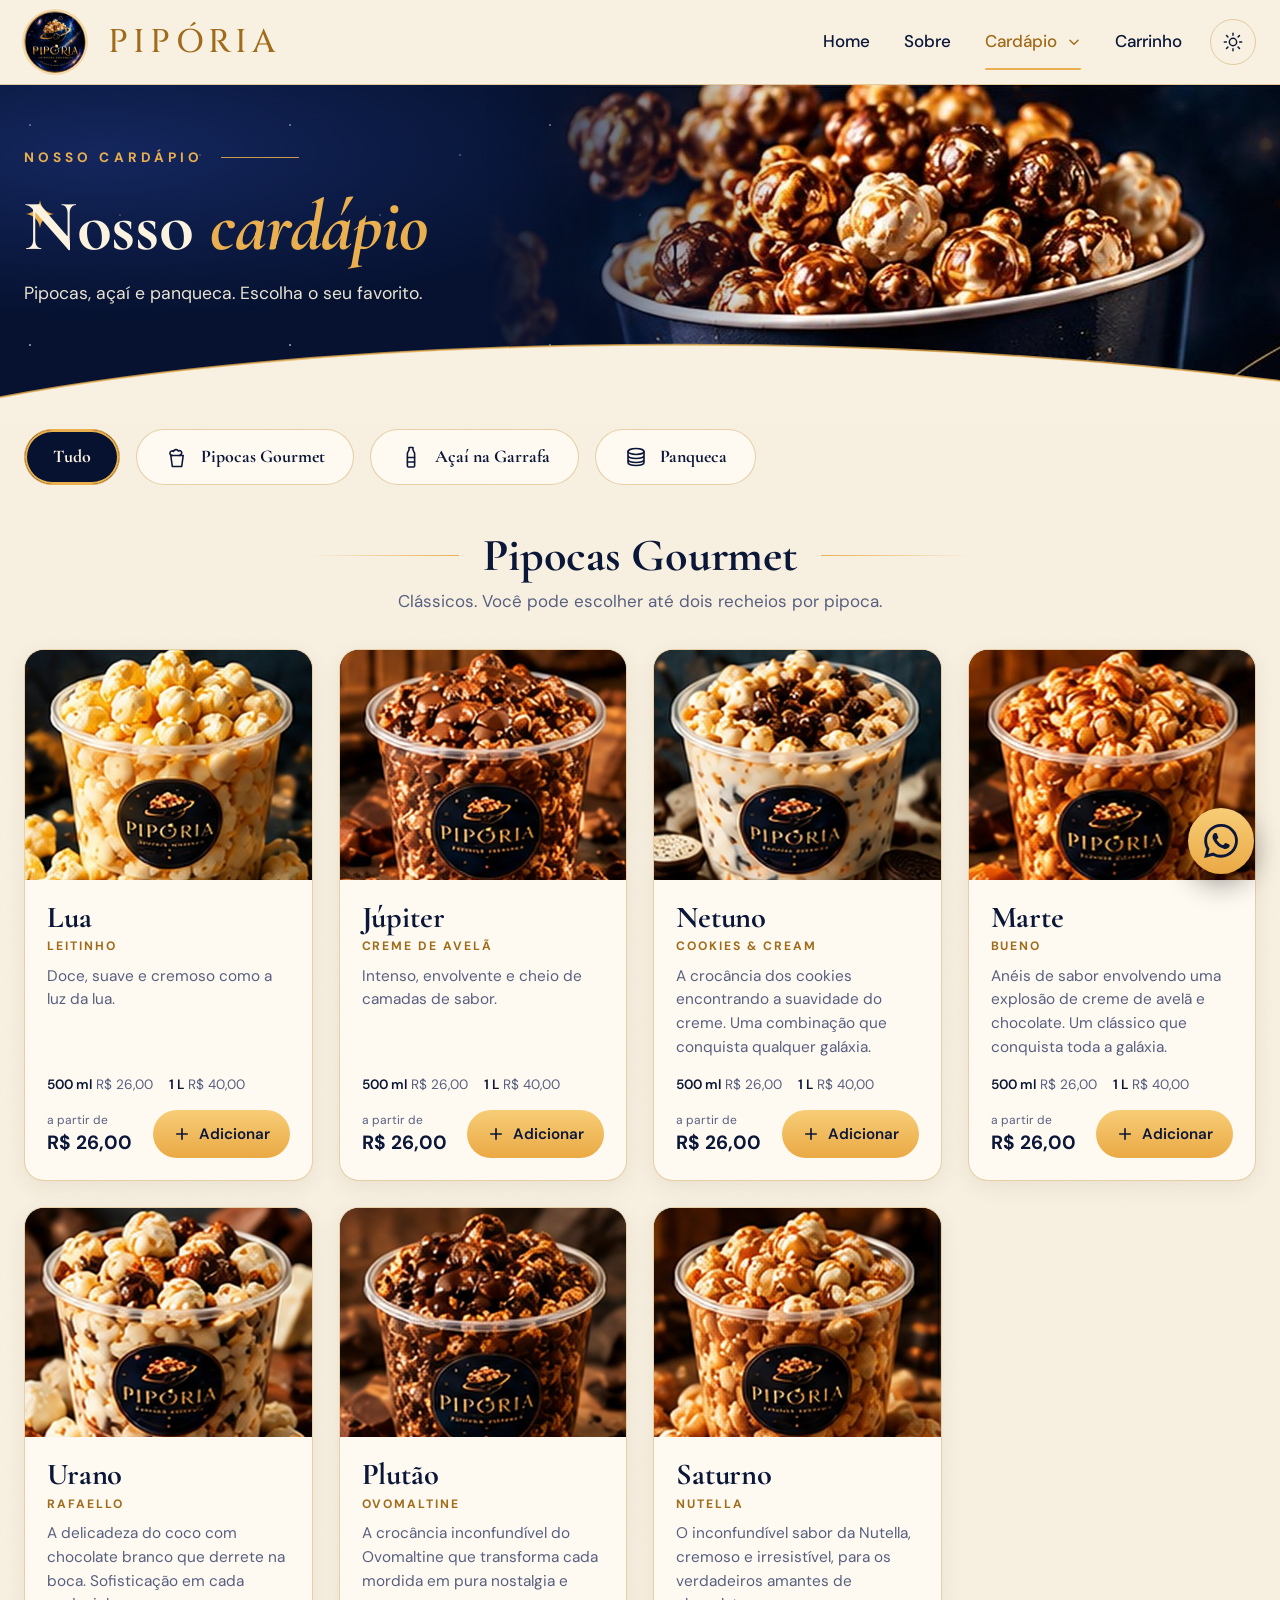
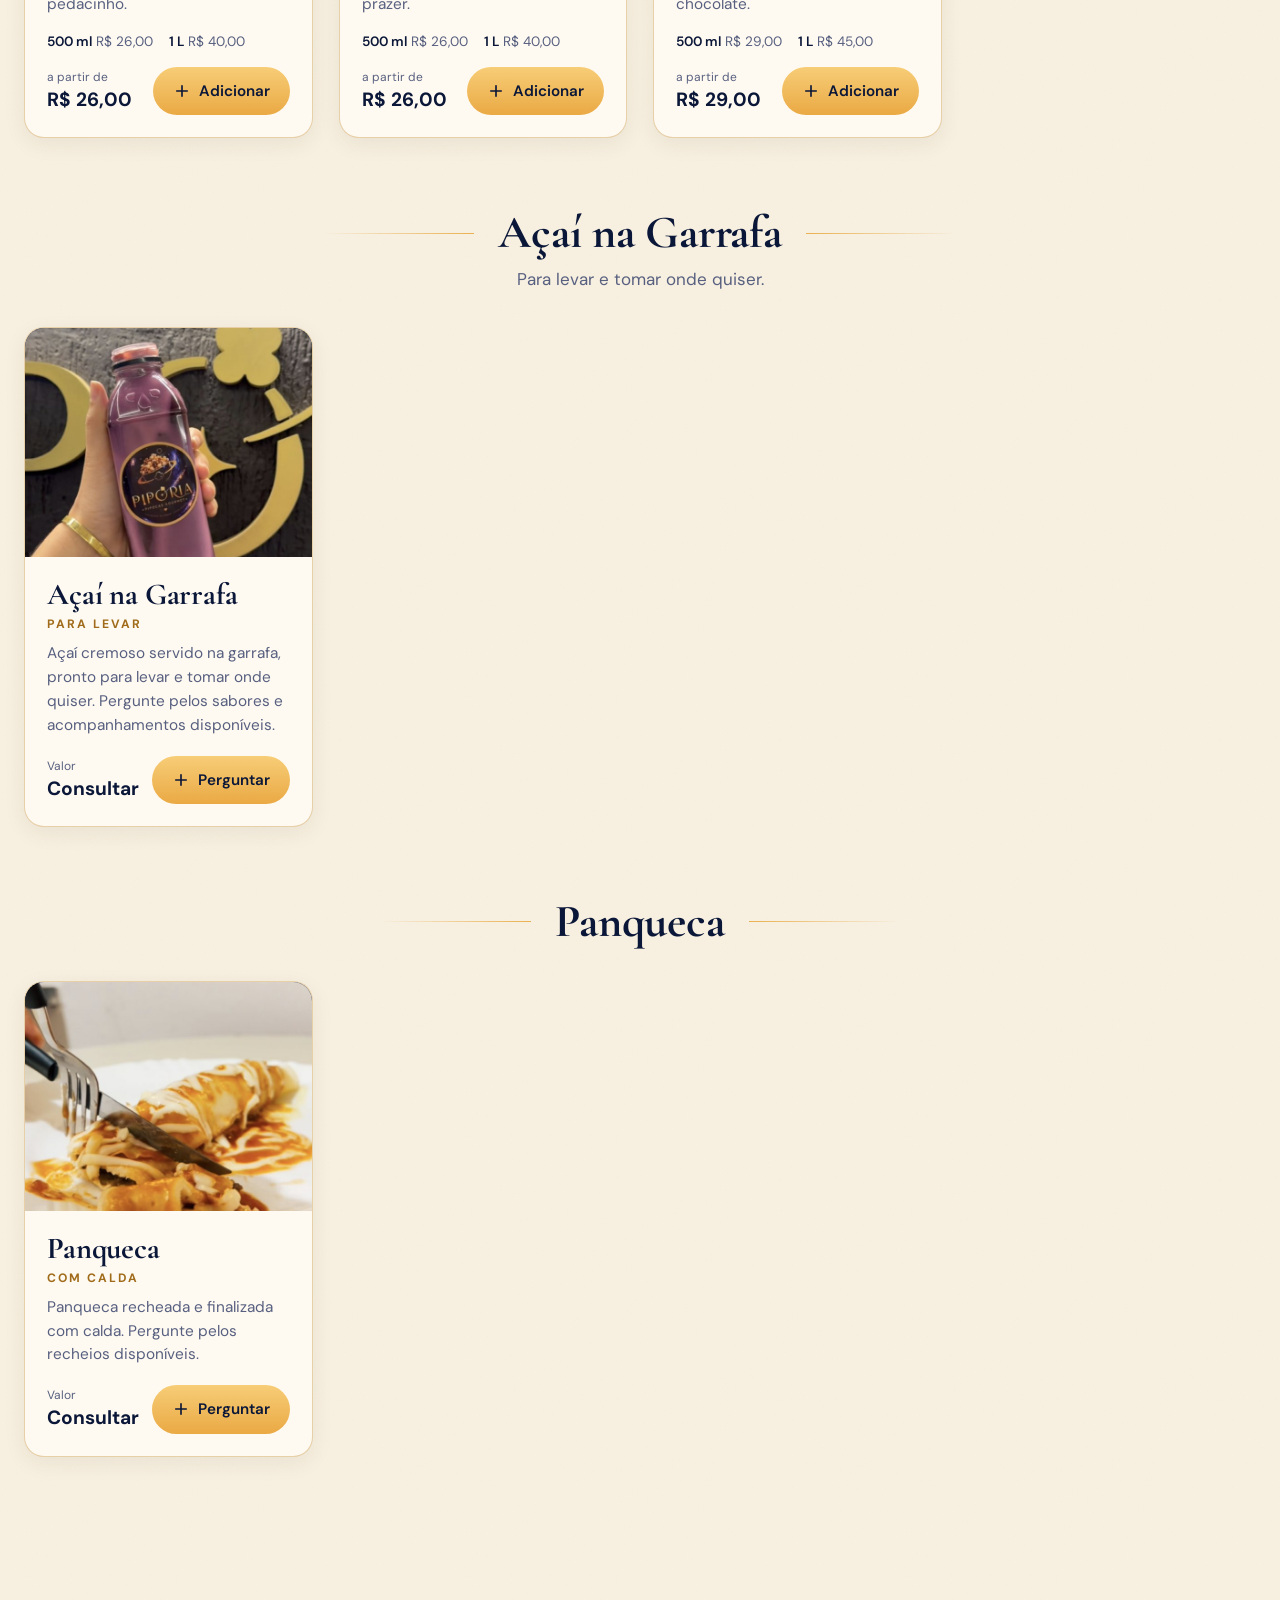
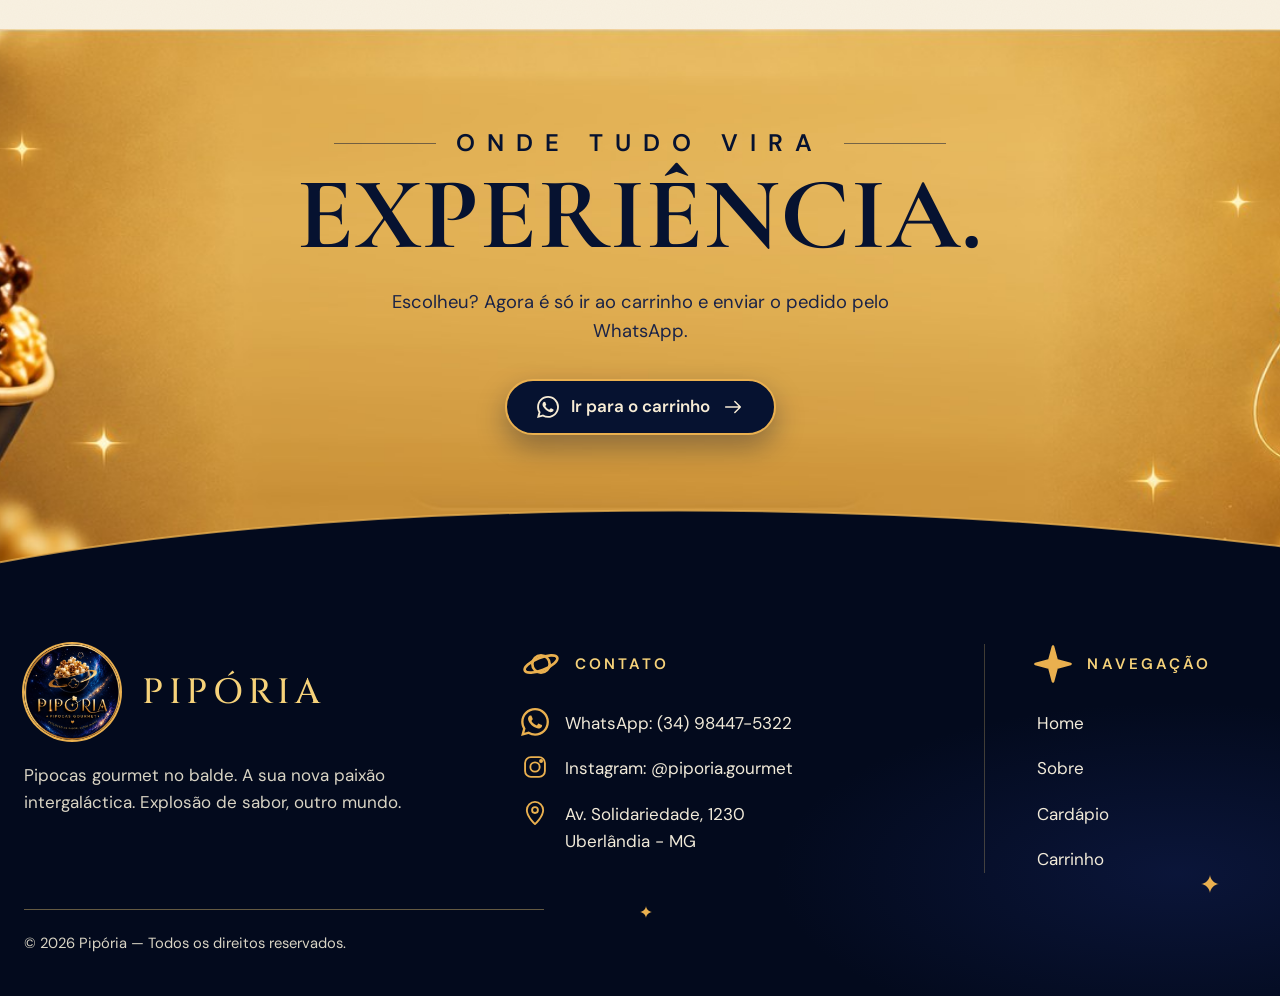
==== cardapio.html @ 87114541 "Pipória v2: redesenho do site Co-Authored-By: Claude Sonnet 5.5 <noreply@anthropic.com> Claude-Sessi" ====
<!doctype html>
<html lang="pt-BR" data-theme="light">
<head>
  <meta charset="utf-8">
  <meta name="viewport" content="width=device-width, initial-scale=1">
  <title>Cardápio — Pipória</title>
  <meta name="description" content="Cardápio da Pipória: pipocas gourmet no balde, açaí na garrafa e panqueca. Escolha, monte o pedido e envie pelo WhatsApp.">
  <meta name="theme-color" content="#061230">
  <link rel="icon" href="img/logo.png">
  <link rel="preconnect" href="https://fonts.googleapis.com">
  <link rel="preconnect" href="https://fonts.gstatic.com" crossorigin>
  <link href="https://fonts.googleapis.com/css2?family=Caveat:wght@500;600&family=Cinzel:wght@500;600;700&family=Cormorant+Garamond:ital,wght@0,500;0,600;0,700;1,500;1,600;1,700&family=DM+Sans:wght@400;500;600;700&display=swap" rel="stylesheet">
  <link rel="stylesheet" href="css/style.css">
  <script>
    (function () {
      var t;
      try { t = localStorage.getItem("piporia_theme"); } catch (e) {}
      if (!t) t = matchMedia("(prefers-color-scheme: dark)").matches ? "dark" : "light";
      document.documentElement.setAttribute("data-theme", t);
    })();
  </script>
</head>
<body data-page="cardapio">
  <div id="site-header"></div>

  <main>
    <section class="sec-night banner" aria-labelledby="banner-title">
      <div class="banner-img" aria-hidden="true"><img src="img/banner-cardapio.jpg" alt=""></div>
      <i class="spark" style="--s:28px;left:2%;top:34%"></i>
      <div class="wrap">
        <span class="eyebrow line">Nosso cardápio</span>
        <h1 id="banner-title">Nosso <em>cardápio</em></h1>
        <p id="banner-text">Pipocas, açaí e panqueca. Escolha o seu favorito.</p>
      </div>
      <div class="wave" aria-hidden="true"></div>
    </section>

    <section class="sec-cream grain section menu-sec">
      <div class="wrap">
        <div class="filters" id="filters" role="group" aria-label="Filtrar por categoria"></div>
        <div id="menu-root"></div>
      </div>
    </section>

    <section class="cta" aria-labelledby="cta-t">
      <div class="wrap">
        <div class="small">ONDE TUDO VIRA</div>
        <h2 id="cta-t">Experiência.</h2>
        <p>Escolheu? Agora é só ir ao carrinho e enviar o pedido pelo WhatsApp.</p>
        <a class="btn btn-navy" href="pedido.html"><span data-i="wa"></span>Ir para o carrinho<span data-i="arrow"></span></a>
      </div>
      <div class="wave" style="--wave:var(--navy-deep)" aria-hidden="true"></div>
    </section>

    <dialog class="modal" id="item-modal" aria-label="Detalhes do item"></dialog>
  </main>

  <div id="site-footer"></div>

  <script src="js/menu-data.js"></script>
  <script src="js/app.js"></script>
  <script src="js/cardapio.js"></script>
</body>
</html>
---- css/style.css ----
/* ==========================================================
   Pipória v2 — visual "galáxia gourmet"
   Cores do logo: azul-marinho, dourado, creme.
   Tema claro/escuro pelo atributo data-theme no <html>.
   ========================================================== */

:root {
  --navy: #061230;
  --navy-2: #0c1d46;
  --navy-deep: #030a1d;
  --gold: #eab04f;
  --gold-2: #f6d27a;
  --cream: #f8f1e2;

  --bg: var(--cream);
  --card: #fffaf1;
  --card-2: #f6ecd6;
  --ink: #0b1738;
  --muted: #586080;
  --line: rgba(196, 144, 56, .4);
  --gold-text: #a06c1b;
  --shadow: 0 14px 40px rgba(31, 24, 8, .12);
  --grain: .5;

  --serif: "Cormorant Garamond", Georgia, serif;
  --sans: "DM Sans", system-ui, -apple-system, "Segoe UI", sans-serif;
  --display: "Cinzel", Georgia, serif;
  --script: "Caveat", "Segoe Script", cursive;
  --wrap: 1240px;
  --gut: max(24px, calc((100vw - 1240px) / 2));
}

:root[data-theme="dark"] {
  --bg: #0a1632;
  --card: #101f45;
  --card-2: #0d1a3b;
  --ink: #f7ecd5;
  --muted: #a9b1d1;
  --line: rgba(234, 176, 79, .32);
  --gold-text: #f0c26a;
  --shadow: 0 14px 40px rgba(0, 0, 0, .4);
  --grain: 0;
}

* { box-sizing: border-box; }
html { scroll-behavior: smooth; -webkit-text-size-adjust: 100%; }
body {
  margin: 0; background: var(--bg); color: var(--ink);
  font: 400 1.0625rem/1.6 var(--sans);
  -webkit-font-smoothing: antialiased; overflow-x: hidden;
}
img { max-width: 100%; display: block; }
a { color: inherit; }
h1, h2, h3, h4 { margin: 0; font-family: var(--serif); font-weight: 700; line-height: 1.08; letter-spacing: -.005em; }
p { margin: 0 0 1em; }
em { font-style: italic; color: var(--gold); }
:focus-visible { outline: 3px solid var(--gold); outline-offset: 3px; border-radius: 6px; }
.sr-only { position: absolute; width: 1px; height: 1px; overflow: hidden; clip: rect(0 0 0 0); white-space: nowrap; }
.wrap { width: min(100% - 48px, var(--wrap)); margin-inline: auto; position: relative; }
[hidden] { display: none !important; }

/* ---------- Ícones ---------- */
.ico { width: 1.5em; height: 1.5em; flex: none; display: inline-block; vertical-align: middle; }
.ico.stroke { fill: none; stroke: currentColor; stroke-width: 1.6; stroke-linecap: round; stroke-linejoin: round; }
.ico.solid { fill: currentColor; }

/* ---------- Ornamentos ---------- */
.spark {
  position: absolute; width: var(--s, 20px); aspect-ratio: 1; background: var(--c, var(--gold)); pointer-events: none;
  -webkit-mask: url("data:image/svg+xml,%3Csvg xmlns='http://www.w3.org/2000/svg' viewBox='0 0 24 24'%3E%3Cpath d='M12 0c.7 6.4 5.6 11.3 12 12-6.4.7-11.3 5.6-12 12-.7-6.4-5.6-11.3-12-12C6.400 11.300 11.300 6.400 12 0z'/%3E%3C/svg%3E") center / contain no-repeat;
          mask: url("data:image/svg+xml,%3Csvg xmlns='http://www.w3.org/2000/svg' viewBox='0 0 24 24'%3E%3Cpath d='M12 0c.7 6.4 5.6 11.3 12 12-6.4.7-11.3 5.6-12 12-.7-6.4-5.6-11.3-12-12C6.400 11.300 11.300 6.400 12 0z'/%3E%3C/svg%3E") center / contain no-repeat;
}
.orbit {
  position: absolute; border: 1.5px solid rgba(234, 176, 79, .7); border-radius: 50%;
  pointer-events: none; transform: rotate(var(--r, -18deg));
}
.deco-planet { position: absolute; width: var(--s, 54px); color: var(--gold); pointer-events: none; }
.deco-planet .ico { width: 100%; height: auto; }

/* Curva que separa as seções */
.wave { position: absolute; left: 0; right: 0; bottom: -1px; height: clamp(46px, 7vw, 104px); pointer-events: none; z-index: 2; }
.wave::before, .wave::after { content: ""; position: absolute; inset: 0; }
.wave::before {
  background: var(--wave, var(--bg));
  -webkit-mask: url("data:image/svg+xml,%3Csvg xmlns='http://www.w3.org/2000/svg' viewBox='0 0 1440 100' preserveAspectRatio='none'%3E%3Cpath d='M0 70C330 8 900 -14 1440 52V100H0Z'/%3E%3C/svg%3E") 0 0 / 100% 100% no-repeat;
          mask: url("data:image/svg+xml,%3Csvg xmlns='http://www.w3.org/2000/svg' viewBox='0 0 1440 100' preserveAspectRatio='none'%3E%3Cpath d='M0 70C330 8 900 -14 1440 52V100H0Z'/%3E%3C/svg%3E") 0 0 / 100% 100% no-repeat;
}
.wave::after {
  background: url("data:image/svg+xml,%3Csvg xmlns='http://www.w3.org/2000/svg' viewBox='0 0 1440 100' preserveAspectRatio='none'%3E%3Cpath d='M0 70C330 8 900 -14 1440 52' fill='none' stroke='%23eab04f' stroke-width='2' vector-effect='non-scaling-stroke'/%3E%3C/svg%3E") 0 0 / 100% 100% no-repeat;
  opacity: .75;
}

/* ---------- Botões ---------- */
.btn {
  display: inline-flex; align-items: center; justify-content: center; gap: 12px;
  min-height: 56px; padding: 0 30px; border-radius: 999px; border: 2px solid transparent;
  font: 600 1.0625rem/1 var(--sans); text-decoration: none; cursor: pointer; white-space: nowrap;
  transition: transform .15s ease, box-shadow .2s ease, background .2s ease;
}
.btn .ico { width: 22px; height: 22px; }
.btn-primary { background: linear-gradient(180deg, #f7cd77, #eaa944); color: #0b1738; box-shadow: 0 10px 26px rgba(234, 169, 68, .32), inset 0 1px 0 rgba(255,255,255,.5); }
.btn-primary:hover { transform: translateY(-2px); box-shadow: 0 14px 30px rgba(234, 169, 68, .42), inset 0 1px 0 rgba(255,255,255,.5); }
.btn-ghost { background: transparent; color: #f7ecd5; border-color: var(--gold); }
.btn-ghost:hover { background: rgba(234, 176, 79, .14); }
.btn-outline { background: transparent; color: var(--ink); border-color: var(--ink); }
.btn-outline:hover { background: color-mix(in srgb, var(--ink) 8%, transparent); }
.btn-navy { background: var(--navy); color: #f7ecd5; border-color: var(--gold); box-shadow: 0 12px 28px rgba(6, 18, 48, .35); }
.btn-navy:hover { transform: translateY(-2px); }
.btn-sm { min-height: 44px; padding: 0 20px; font-size: .95rem; }
.btn-block { width: 100%; }
.btn-row { display: flex; flex-wrap: wrap; gap: 16px; }
.link-btn { background: none; border: 0; padding: 0; color: var(--muted); font: inherit; font-size: .9rem; text-decoration: underline; cursor: pointer; }
.link-btn:hover { color: var(--gold-text); }

/* ---------- Cabeçalho ---------- */
.site-header { position: sticky; top: 0; z-index: 50; background: color-mix(in srgb, var(--bg) 94%, transparent); backdrop-filter: blur(10px); border-bottom: 1px solid var(--line); }
.hdr-in { display: flex; align-items: center; gap: 28px; min-height: 84px; width: min(100% - 48px, 1380px); }
.brand { display: flex; align-items: center; gap: 22px; text-decoration: none; margin-right: auto; }
.brand-logo { width: 62px; height: 62px; border-radius: 50%; box-shadow: 0 0 0 2px rgba(234,176,79,.35); }
.brand-name { font: 500 2.05rem/1 var(--display); letter-spacing: .16em; color: var(--gold-text); }
.nav { display: flex; align-items: center; gap: 34px; }
.nav > a, .has-sub > a { position: relative; display: inline-flex; align-items: center; gap: 10px; padding: 8px 0; text-decoration: none; font-weight: 500; font-size: 1.0625rem; color: var(--ink); }
.nav a[aria-current="page"] { color: var(--gold-text); }
.nav a[aria-current="page"]::after { content: ""; position: absolute; left: 0; right: 0; bottom: -6px; height: 2px; background: var(--gold); border-radius: 2px; }
.cart-count { display: inline-grid; place-items: center; min-width: 26px; height: 26px; padding: 0 7px; border-radius: 999px; background: var(--gold); color: #0b1738; font-size: .85rem; font-weight: 700; }
.cart-count[data-n="0"] { display: none; }
.has-sub { position: relative; }
.has-sub > a .ico { width: 14px; height: 14px; stroke-width: 2.4; }
.sub { position: absolute; top: 100%; right: 0; padding-top: 14px; display: none; }
.has-sub:hover .sub, .has-sub:focus-within .sub { display: block; }
.sub-in { min-width: 220px; padding: 10px; background: var(--card); border: 1px solid var(--line); border-radius: 16px; box-shadow: var(--shadow); display: grid; }
.sub-in a { padding: 11px 14px; border-radius: 10px; text-decoration: none; font-weight: 500; }
.sub-in a:hover { background: color-mix(in srgb, var(--gold) 18%, transparent); }
.icon-btn { width: 46px; height: 46px; display: grid; place-items: center; border-radius: 50%; border: 1px solid var(--line); background: transparent; color: var(--ink); cursor: pointer; }
.icon-btn svg { width: 22px; height: 22px; }
.icon-btn:hover { background: color-mix(in srgb, var(--gold) 16%, transparent); }
.theme-toggle .i-moon { display: none; }
:root[data-theme="dark"] .theme-toggle .i-sun { display: none; }
:root[data-theme="dark"] .theme-toggle .i-moon { display: block; }
.nav-toggle { display: none; }

/* ---------- Seções ---------- */
.sec-night { position: relative; background: var(--navy); color: #f7ecd5; overflow: hidden; isolation: isolate; }
:root[data-theme="dark"] .sec-night { background: var(--navy-deep); }
.sec-night::before {
  content: ""; position: absolute; inset: 0; z-index: -1;
  background:
    radial-gradient(60% 70% at 8% 20%, rgba(38, 64, 150, .5), transparent 70%),
    radial-gradient(40% 50% at 90% 90%, rgba(20, 40, 110, .45), transparent 70%),
    radial-gradient(1.5px 1.5px at 30px 40px, #fff, transparent), radial-gradient(1px 1px at 120px 130px, #f6d27a, transparent), radial-gradient(1px 1px at 200px 70px, #fff, transparent);
  background-size: auto, auto, 260px 220px, 260px 220px, 260px 220px;
  opacity: .9;
}
.sec-cream { position: relative; background: var(--bg); }
.sec-cream.grain::before {
  content: ""; position: absolute; inset: 0; pointer-events: none; opacity: var(--grain);
  background-image: url("data:image/svg+xml,%3Csvg xmlns='http://www.w3.org/2000/svg' width='220' height='220'%3E%3Cfilter id='n'%3E%3CfeTurbulence type='fractalNoise' baseFrequency='.8' numOctaves='2' stitchTiles='stitch'/%3E%3CfeColorMatrix values='0 0 0 0 .55 0 0 0 0 .42 0 0 0 0 .2 0 0 0 .09 0'/%3E%3C/filter%3E%3Crect width='100%25' height='100%25' filter='url(%23n)'/%3E%3C/svg%3E");
}
.section { padding: clamp(64px, 8vw, 110px) 0; }

.eyebrow { display: inline-flex; align-items: center; gap: 18px; font: 700 .85rem/1 var(--sans); letter-spacing: .3em; text-transform: uppercase; color: var(--gold); }
.sec-cream .eyebrow { color: var(--gold-text); }
.eyebrow.line::after { content: ""; width: 78px; height: 1.5px; background: currentColor; opacity: .85; }
.orn { display: flex; align-items: center; justify-content: center; gap: 16px; color: var(--gold-text); font: 700 .85rem/1 var(--sans); letter-spacing: .3em; text-transform: uppercase; }
.sec-night .orn { color: var(--gold); }
.orn::before, .orn::after { content: ""; width: 64px; height: 1.5px; background: currentColor; opacity: .8; }
.orn .ico { width: 28px; height: 28px; }
.orn.stack { flex-direction: column; gap: 6px; }
.orn.stack::before, .orn.stack::after { display: none; }
.sec-title { font-size: clamp(2.3rem, 4.6vw, 3.9rem); }
.lead { font-size: 1.2rem; color: var(--muted); max-width: 34em; }
.center { text-align: center; }
.center .lead { margin-inline: auto; }

/* ---------- Home: apresentação ---------- */
.hero { padding: clamp(56px, 6vw, 96px) 0 clamp(120px, 12vw, 180px); }
.hero-grid { display: grid; grid-template-columns: minmax(0, 1.1fr) minmax(0, .9fr); gap: 20px; align-items: center; }
.hero-grid > div:first-child { position: relative; z-index: 3; }
.hero h1 { font-size: clamp(2.9rem, 5.5vw, 5rem); color: #fbf3e0; margin: 26px 0 28px; line-height: 1.04; }
@media (min-width: 1021px) { .hero h1 { white-space: nowrap; } }
.hero .lead { color: #e9e3d3; max-width: 31em; font-size: 1.15rem; }
.hero .btn-row { margin: 34px 0 44px; }
.hero-facts { display: flex; flex-wrap: wrap; gap: 14px 0; white-space: nowrap; list-style: none; margin: 0; padding: 0; font-size: .92rem; color: #efe7d4; }
.hero-facts li { display: flex; align-items: center; gap: 10px; padding: 0 20px; border-left: 1px solid rgba(246, 210, 122, .35); }
.hero-facts li:first-child { padding-left: 0; border-left: 0; }
.hero-facts .ico { width: 32px; height: 32px; color: var(--gold); }
.hero-art { position: relative; align-self: stretch; min-height: 470px; }
.hero > .deco-planet { z-index: 1; }
.hero { position: relative; }
.hero-photo {
  position: absolute; z-index: 0; right: 0; top: 0; width: min(60vw, 920px); aspect-ratio: 756 / 500;
  -webkit-mask-image: linear-gradient(to right, transparent 0, #000 26%), linear-gradient(to bottom, #000 80%, transparent);
  -webkit-mask-composite: source-in; mask-composite: intersect;
          mask-image: linear-gradient(to right, transparent 0, #000 26%), linear-gradient(to bottom, #000 80%, transparent);
}
.hero-photo img { width: 100%; height: 100%; object-fit: cover; }
.hero > .orbit { right: 3%; top: 26px; width: min(56vw, 860px); height: 390px; --r: 0deg; border-radius: 50% 50% 0 0 / 70% 70% 0 0; border-bottom: 0; border-color: rgba(234,176,79,.55); }
.hero-tag { position: absolute; left: 6%; bottom: 30px; padding: 14px 22px; background: linear-gradient(180deg, #f7cd77, #eaa944); color: #0b1738; border-radius: 18px; font-weight: 700; line-height: 1.3; box-shadow: 0 14px 30px rgba(0,0,0,.4); z-index: 3; }
.hero-tag small { display: block; font-weight: 500; font-size: .85rem; }

.pick { padding-top: clamp(20px, 3vw, 36px); }
.pick .sec-title { margin-top: 16px; }
.pick-grid { display: grid; grid-template-columns: repeat(4, minmax(0, 1fr)); gap: 22px; margin-top: 38px; }
.pick-card { display: flex; align-items: center; gap: 16px; text-align: left; padding: 26px 26px; background: var(--card); border: 1px solid var(--line); border-radius: 20px; text-decoration: none; box-shadow: 0 6px 24px rgba(60, 40, 10, .06); transition: transform .18s ease, border-color .2s; }
.pick-card:hover { transform: translateY(-3px); border-color: var(--gold); }
.pick-card .pl { width: 70px; height: 56px; color: var(--gold); }
.pick-card .pl .ico { width: 100%; height: 100%; }
.pick-card strong { display: block; font: 700 1.55rem/1.1 var(--serif); }
.pick-card div { min-width: 0; }
.pick-card span { color: var(--muted); font-size: .98rem; }
.pick-card > .ico { margin-left: auto; width: 20px; height: 20px; color: var(--gold-text); }
.pick-card.more { background: transparent; border-style: dashed; justify-content: center; text-align: center; font-weight: 600; color: var(--gold-text); }

/* ---------- Home: por que Pipória ---------- */
.why { padding-bottom: clamp(70px, 8vw, 110px); overflow: hidden; }
.why-grid { display: grid; grid-template-columns: minmax(0, .8fr) minmax(0, 1.4fr); grid-template-rows: auto auto auto; gap: 0 28px; }
.why-copy { padding-top: 20px; position: relative; z-index: 2; }
.why-copy .sec-title { margin: 28px 0 22px; }
.why-copy .sec-title em { color: var(--gold-text); }
.why-art { grid-column: 1; grid-row: 2; position: relative; margin-left: calc(-1 * var(--gut)); margin-top: 40px; min-height: 560px; }
.why-art img { position: absolute; left: 0; bottom: -90px; width: calc(100% + var(--gut) + 30px); max-width: 700px; height: auto; }
.why-art .orbit { left: 60%; top: 2%; width: 44%; height: 36%; --r: 28deg; border-color: rgba(190,136,42,.8); border-left-color: transparent; border-bottom-color: transparent; }
.why-cards { grid-column: 2; grid-row: 1 / 3; display: grid; grid-template-columns: repeat(3, minmax(0, 1fr)); gap: 18px; margin-top: 70px; align-self: start; }
.why-card { padding: 30px 22px 28px; background: color-mix(in srgb, var(--card) 70%, transparent); border: 1px solid var(--line); border-radius: 24px; text-align: center; }
.why-card .badge { margin: 0 auto 22px; }
.why-card h3 { font-size: 1.65rem; margin-bottom: 14px; }
.why-card p { margin: 0; text-align: left; color: var(--muted); font-size: .94rem; line-height: 1.65; }
.badge { width: 98px; height: 98px; display: grid; place-items: center; border-radius: 50%; background: var(--navy); color: var(--gold); box-shadow: 0 0 0 2px rgba(234,176,79,.55), 0 8px 20px rgba(6,18,48,.25); }
.badge .ico { width: 44px; height: 44px; stroke-width: 1.3; }
.sec-cream .badge.sm { width: 64px; height: 64px; }
.badge.sm .ico { width: 30px; height: 30px; }
:root[data-theme="dark"] .badge { background: #050d26; }
.script { grid-column: 2; grid-row: 2; font: 600 2.3rem/1.25 var(--script); color: var(--gold-text); transform: rotate(-4deg); margin: 0 0 30px 12%; align-self: end; }
.script::after { content: ""; display: block; width: 62%; height: 3px; margin: 8px 0 0 12%; background: var(--gold); border-radius: 3px; transform: rotate(-3deg); }

/* ---------- Home: galeria ---------- */
.gallery { padding: clamp(60px, 6vw, 90px) 0 clamp(120px, 12vw, 170px); }
.sec-head { display: flex; align-items: flex-end; justify-content: space-between; gap: 30px; flex-wrap: wrap; }
.gallery .sec-title { margin: 26px 0 16px; color: #fbf3e0; }
.gallery .lead { color: #e1dccb; }
.marquee { margin-top: 44px; overflow: hidden; -webkit-mask-image: linear-gradient(to right, transparent, #000 4%, #000 96%, transparent); mask-image: linear-gradient(to right, transparent, #000 4%, #000 96%, transparent); }
.marquee-track { display: flex; gap: 24px; width: max-content; animation: slide 70s linear infinite; padding: 6px 0; }
.marquee:hover .marquee-track, .marquee:focus-within .marquee-track { animation-play-state: paused; }
@keyframes slide { to { transform: translateX(-50%); } }
.g-card { position: relative; width: 290px; height: 480px; flex: none; border-radius: 22px; overflow: hidden; border: 1px solid rgba(246, 210, 122, .35); text-decoration: none; background: var(--navy-2); display: block; color: #f7ecd5; }
.g-card img { position: absolute; inset: 0; width: 100%; height: 100%; object-fit: cover; }
.g-card::after { content: ""; position: absolute; inset: 0; background: linear-gradient(to bottom, transparent 38%, rgba(6, 15, 40, .92) 70%, rgba(6, 15, 40, .98)); }
.g-info { position: absolute; z-index: 2; left: 0; right: 0; bottom: 0; padding: 0 22px 20px; display: grid; grid-template-columns: 52px 1fr; column-gap: 12px; align-items: center; }
.g-info .pb { width: 52px; height: 52px; border-radius: 50%; display: grid; place-items: center; background: var(--navy); border: 1px solid rgba(246, 210, 122, .6); color: var(--gold); }
.g-info .pb .ico { width: 28px; height: 28px; }
.g-info h3 { font-size: 1.5rem; color: #fbf3e0; line-height: 1.1; }
.g-info small { display: block; font-size: .92rem; color: #e9e3d3; }
.g-info p { grid-column: 1 / -1; margin: 14px 0 12px; font-size: .9rem; line-height: 1.5; color: #e1dccb; }
.g-info .more { grid-column: 1 / -1; display: flex; align-items: center; justify-content: center; gap: 6px; padding-top: 12px; border-top: 1px solid rgba(246, 210, 122, .25); font-size: .85rem; font-weight: 500; color: var(--gold-2); }
.g-info .more .ico { width: 14px; height: 14px; stroke-width: 2.4; }

/* ---------- Home: sete planetas ---------- */
.planets { padding-top: clamp(40px, 5vw, 70px); padding-bottom: 0; }
.planets .orn { margin-bottom: 10px; }
.planets .sec-title { margin: 14px 0 14px; }
.planets .sec-title em { color: var(--gold-text); }
.flavors { display: grid; grid-template-columns: repeat(7, minmax(0, 1fr)); gap: 18px; margin-top: 46px; }
.flavor { display: flex; flex-direction: column; background: var(--card); border: 1px solid var(--line); border-radius: 18px; text-decoration: none; overflow: hidden; box-shadow: 0 6px 22px rgba(60, 40, 10, .07); }
.flavor:hover { border-color: var(--gold); }
.flavor .ph { aspect-ratio: 1 / .95; overflow: hidden; border-radius: 16px 16px 0 0; }
.flavor .ph img { width: 100%; height: 100%; object-fit: cover; }
.flavor .pb { width: 56px; height: 56px; margin: -28px auto 0; border-radius: 50%; display: grid; place-items: center; background: var(--card); color: var(--gold-text); position: relative; }
.flavor .pb .ico { width: 30px; height: 30px; }
.flavor .tx { padding: 4px 16px 20px; display: flex; flex-direction: column; flex: 1; text-align: left; }
.flavor strong { font: 700 1.7rem/1.1 var(--serif); }
.flavor .sub { color: var(--muted); font-size: .92rem; margin-bottom: 8px; }
.flavor .ds { color: var(--muted); font-size: .84rem; line-height: 1.5; flex: 1; }
.flavor em.pr { display: block; margin-top: 14px; padding: 9px 10px; border-radius: 10px; background: color-mix(in srgb, var(--gold) 14%, transparent); color: var(--ink); font-style: normal; font-weight: 600; font-size: .8rem; text-align: center; }
.arch { position: relative; margin-top: clamp(50px, 6vw, 80px); padding: clamp(46px, 5vw, 64px) 0 clamp(64px, 7vw, 90px); background: var(--navy); color: #f7ecd5; border-radius: 50% 50% 0 0 / clamp(50px, 7vw, 100px) clamp(50px, 7vw, 100px) 0 0; overflow: hidden; text-align: center; }
:root[data-theme="dark"] .arch { background: var(--navy-deep); }
.arch h2 { font-size: clamp(1.7rem, 3vw, 2.4rem); margin: 18px 0 26px; font-weight: 600; }
.arch .orn { color: var(--gold); font-size: .78rem; }
.arch .orn::before, .arch .orn::after { width: 80px; }

/* ---------- Home: como chegar ---------- */
.where { padding: clamp(60px, 7vw, 96px) 0 clamp(150px, 15vw, 210px); }
.where-grid { display: grid; grid-template-columns: minmax(0, .95fr) minmax(0, 1.1fr); gap: 52px; align-items: center; }
.where h2 { font-size: clamp(2.6rem, 5vw, 4.4rem); color: #fbf3e0; margin: 28px 0 22px; }
.where .lead { color: #e9e3d3; }
.addr-card { display: flex; align-items: center; gap: 20px; padding: 20px 26px; border: 1.5px solid var(--gold); border-radius: 20px; margin: 30px 0 24px; background: rgba(6, 15, 40, .5); font-style: normal; }
.addr-card .pin { width: 56px; height: 56px; border-radius: 50%; display: grid; place-items: center; background: var(--gold); color: var(--navy); }
.addr-card .pin .ico { width: 28px; height: 28px; }
.addr-card strong { display: block; font: 700 1.35rem/1.2 var(--sans); }
.addr-card span { color: #e1dccb; }
.where .btn-row { margin-bottom: 26px; }
.wa-line { display: flex; align-items: center; gap: 18px; text-decoration: none; color: #f7ecd5; }
.wa-line .ico { width: 44px; height: 44px; color: var(--gold-2); }
.wa-line strong { display: block; font-weight: 600; }
.wa-line small { color: #cfcab9; font-size: .95rem; }
.wa-line > .ico:last-child { width: 24px; height: 24px; margin-left: auto; }
.map-frame { position: relative; height: 520px; border: 3px solid var(--gold); border-radius: 24px; overflow: hidden; background: #e8eef1; box-shadow: 0 24px 60px rgba(0, 0, 0, .5); }
.map-frame iframe { width: 100%; height: 100%; border: 0; display: block; }
.info-strip { position: relative; background: var(--bg); padding: 44px 0 56px; }
.info-grid { display: grid; grid-template-columns: repeat(4, minmax(0, 1fr)); }
.info-item { display: flex; align-items: center; gap: 18px; padding: 0 26px; border-left: 1px solid var(--line); }
.info-item:first-child { border-left: 0; padding-left: 0; }
.info-item .ic { width: 66px; height: 66px; flex: none; display: grid; place-items: center; border-radius: 50%; border: 1.5px solid var(--gold); color: var(--ink); }
.info-item .ic .ico { width: 32px; height: 32px; }
.info-item strong { display: block; font-size: .98rem; }
.info-item span { color: var(--muted); font-size: .92rem; line-height: 1.45; display: block; }

/* ---------- Chamada final e rodapé ---------- */
.cta { position: relative; background: #e3a944 url("../img/cta-bg.jpg") center / cover no-repeat; color: var(--navy); padding: clamp(70px, 8vw, 112px) 0 clamp(120px, 12vw, 170px); text-align: center; overflow: hidden; }
.cta .small { display: flex; align-items: center; justify-content: center; gap: 20px; font: 600 clamp(1rem, 2vw, 1.5rem)/1 var(--sans); letter-spacing: .5em; }
.cta .small::before, .cta .small::after { content: ""; width: clamp(40px, 8vw, 110px); height: 1.5px; background: rgba(6, 18, 48, .5); }
.cta h2 { font: 700 clamp(3rem, 8vw, 6.4rem)/1 var(--serif); text-transform: uppercase; color: var(--navy); margin: 8px 0 22px; letter-spacing: .01em; }
.cta p { font-size: 1.15rem; max-width: 30em; margin: 0 auto 32px; color: #1a2347; }
.site-footer { position: relative; background: var(--navy-deep); color: #f7ecd5; padding: 56px 0 40px; overflow: hidden; }
.site-footer::before { content: ""; position: absolute; inset: 0; background: radial-gradient(45% 60% at 92% 70%, rgba(30, 50, 130, .28), transparent 70%); }
.foot-grid { position: relative; display: grid; grid-template-columns: 1.3fr 1.2fr .8fr; gap: 56px; align-items: start; }
.foot-brand { display: flex; align-items: center; gap: 22px; margin-bottom: 22px; }
.foot-brand img { width: 96px; height: 96px; border-radius: 50%; box-shadow: 0 0 0 2px var(--gold); }
.foot-brand span { font: 500 2.2rem/1 var(--display); letter-spacing: .16em; color: var(--gold-2); }
.foot-grid p { color: #d9d4c4; max-width: 24em; }
.foot-col h4 { display: flex; align-items: center; gap: 14px; font: 600 .95rem/1 var(--sans); letter-spacing: .2em; text-transform: uppercase; color: var(--gold-2); margin-bottom: 26px; }
.foot-col h4 .ico { width: 40px; height: 40px; color: var(--gold); }
.foot-col ul { list-style: none; margin: 0; padding: 0; display: grid; gap: 18px; }
.foot-col li a, .foot-col address { display: flex; align-items: flex-start; gap: 16px; text-decoration: none; font-style: normal; color: #f1ead9; }
.foot-col li a:hover { color: var(--gold-2); }
.foot-col li .ico { width: 28px; height: 28px; color: var(--gold); margin-top: -2px; }
.foot-col.nav-col { border-left: 1px solid rgba(246, 210, 122, .25); padding-left: 48px; }
.foot-col.nav-col li a { padding-left: 4px; }
.copy { position: relative; margin-top: 36px; padding-top: 22px; border-top: 1px solid rgba(246, 210, 122, .4); max-width: 520px; font-size: .92rem; color: #d9d4c4; }
.wa-float { position: fixed; right: 26px; bottom: 26px; z-index: 60; width: 66px; height: 66px; display: grid; place-items: center; border-radius: 50%; background: linear-gradient(180deg, #f7cd77, #eaa944); color: #0b1738; box-shadow: 0 10px 28px rgba(0, 0, 0, .4); }
.wa-float svg { width: 34px; height: 34px; }
.wa-float:hover { transform: scale(1.06); }

/* ---------- Banner das páginas internas ---------- */
.banner { padding: clamp(40px, 4.5vw, 64px) 0 clamp(92px, 9vw, 130px); }
.banner-img { position: absolute; top: 0; right: 0; bottom: 0; width: min(62%, 860px); z-index: -1;
  -webkit-mask-image: linear-gradient(to right, transparent, #000 38%); mask-image: linear-gradient(to right, transparent, #000 38%); }
.banner-img img { width: 100%; height: 100%; object-fit: cover; object-position: 50% 35%; }
.banner h1 { font-size: clamp(2.8rem, 5.6vw, 4.6rem); color: #fbf3e0; margin: 18px 0 14px; }
.banner p { color: #e9e3d3; max-width: 28em; font-size: 1.1rem; margin: 0; }
.banner p b { color: #fff; }

/* ---------- Cardápio ---------- */
.menu-sec { padding-top: 6px; }
.filters { display: flex; flex-wrap: wrap; gap: 16px; margin-bottom: 46px; }
.chip { display: inline-flex; align-items: center; gap: 12px; min-height: 56px; padding: 0 28px; border-radius: 999px; border: 1.5px solid var(--line); background: var(--card); color: var(--ink); font: 700 1rem/1 var(--serif); font-size: 1.12rem; cursor: pointer; }
.chip .ico { width: 24px; height: 24px; }
.chip:hover { border-color: var(--gold); }
.chip[aria-pressed="true"] { background: var(--navy); color: #fbf3e0; border-color: var(--gold); box-shadow: 0 0 0 2px var(--gold) inset; }
:root[data-theme="dark"] .chip[aria-pressed="true"] { background: #040b20; }
.cat-block { margin-bottom: 70px; }
.cat-head { text-align: center; margin-bottom: 34px; }
.cat-title { display: inline-flex; align-items: center; gap: 24px; font-size: clamp(2rem, 3.6vw, 2.9rem); }
.cat-title::before, .cat-title::after { content: ""; width: clamp(40px, 12vw, 150px); height: 1px; background: linear-gradient(to right, transparent, var(--gold)); }
.cat-title::after { transform: scaleX(-1); }
.cat-note { color: var(--muted); margin: 8px 0 0; }
.menu-grid { display: grid; grid-template-columns: repeat(auto-fill, minmax(262px, 1fr)); gap: 26px; }
.m-card { display: flex; flex-direction: column; background: var(--card); border: 1px solid var(--line); border-radius: 20px; overflow: hidden; cursor: pointer; box-shadow: 0 6px 22px rgba(60, 40, 10, .07); transition: transform .18s ease, border-color .2s; }
.m-card:hover { transform: translateY(-3px); border-color: var(--gold); }
.m-media { position: relative; aspect-ratio: 1.25; overflow: hidden; background: var(--navy); }
.m-media img { position: absolute; inset: 0; width: 100%; height: 100%; object-fit: cover; }
.m-media svg { position: absolute; inset: 14%; width: 72%; height: 72%; }
.m-body { display: flex; flex-direction: column; flex: 1; padding: 22px 22px 22px; }
.m-body h3 { font-size: 1.9rem; }
.m-sub { margin: 6px 0 12px; font: 700 .76rem/1 var(--sans); letter-spacing: .16em; text-transform: uppercase; color: var(--gold-text); }
.m-desc { color: var(--muted); font-size: .96rem; line-height: 1.55; margin: 0 0 18px; flex: 1; }
.m-foot { display: flex; align-items: center; justify-content: space-between; gap: 12px; }
.m-price small { display: block; font-size: .75rem; color: var(--muted); }
.m-price strong { font: 700 1.2rem/1.2 var(--sans); }
.m-add { display: inline-flex; align-items: center; gap: 8px; padding: 12px 20px; border-radius: 999px; background: linear-gradient(180deg, #f7cd77, #eaa944); color: #0b1738; font-weight: 600; font-size: .95rem; }
.m-add .ico { width: 18px; height: 18px; stroke-width: 2.2; }
.m-sizes { display: flex; flex-wrap: wrap; gap: 6px 16px; margin: -4px 0 14px; font-size: .85rem; color: var(--muted); }
.m-sizes b { color: var(--ink); font-weight: 600; }

/* ---------- Janela do item ---------- */
.modal { width: min(94vw, 820px); max-height: 92vh; padding: 0; border: 1.5px solid var(--gold); border-radius: 26px; background: var(--card); color: var(--ink); overflow: auto; }
.modal::backdrop { background: rgba(3, 8, 24, .72); backdrop-filter: blur(3px); }
.modal-grid { display: grid; grid-template-columns: .9fr 1.1fr; }
.modal-media { position: relative; min-height: 320px; background: var(--navy); }
.modal-media img { position: absolute; inset: 0; width: 100%; height: 100%; object-fit: cover; }
.modal-media svg { position: absolute; inset: 15%; width: 70%; height: 70%; }
.modal-body { position: relative; padding: 34px 32px 30px; }
.modal-body h3 { font-size: 2.3rem; }
.modal-close { position: absolute; top: 14px; right: 16px; width: 40px; height: 40px; border-radius: 50%; border: 1px solid var(--line); background: transparent; color: var(--ink); font-size: 1.5rem; line-height: 1; cursor: pointer; }
.field { margin-top: 20px; }
.field label, .legend { display: block; font-weight: 600; font-size: .95rem; margin-bottom: 8px; }
.opts { display: flex; flex-wrap: wrap; gap: 12px; }
.opt { position: relative; }
.opt input { position: absolute; opacity: 0; inset: 0; cursor: pointer; }
.opt > span { display: flex; align-items: center; gap: 10px; min-height: 52px; padding: 0 22px; border: 1.5px solid var(--line); border-radius: 999px; font-weight: 600; cursor: pointer; }
.opt > span small { font-weight: 500; font-size: .9rem; color: var(--muted); }
.opt input:checked + span { background: linear-gradient(180deg, #f7cd77, #eaa944); border-color: var(--gold); color: #0b1738; }
.opt input:checked + span small { color: #3a3320; }
.opt input:focus-visible + span { outline: 3px solid var(--gold); outline-offset: 3px; }
input[type="text"], textarea, select {
  width: 100%; padding: 15px 18px; border-radius: 14px; border: 1.5px solid var(--line); background: #fffdf7; color: #0b1738; font: inherit; font-size: 1rem;
}
textarea { min-height: 110px; resize: vertical; }
input::placeholder, textarea::placeholder { color: #8a8fa8; }
.modal-foot { display: flex; align-items: center; justify-content: space-between; margin: 24px 0 14px; }
.total { font: 700 1.9rem/1 var(--serif); }
.qty { display: inline-flex; align-items: center; gap: 4px; border: 1.5px solid var(--line); border-radius: 999px; padding: 4px; }
.qty button { width: 38px; height: 38px; border-radius: 50%; border: 0; background: transparent; color: var(--ink); font-size: 1.3rem; cursor: pointer; }
.qty button:hover { background: color-mix(in srgb, var(--gold) 20%, transparent); }
.qty output { min-width: 34px; text-align: center; font-weight: 700; }

/* ---------- Pedido ---------- */
.order-sec { padding-top: 0; padding-bottom: clamp(70px, 8vw, 110px); }
.order-grid { display: grid; grid-template-columns: minmax(0, 1.15fr) minmax(0, 1fr); gap: 32px; align-items: start; }
.panel { background: var(--card); border: 1.5px solid var(--line); border-radius: 24px; padding: 34px 36px; }
.panel-head { display: flex; align-items: center; gap: 22px; margin-bottom: 22px; }
.panel-head .ic { width: 64px; height: 64px; flex: none; display: grid; place-items: center; border-radius: 50%; border: 1.5px solid var(--gold); color: var(--ink); background: color-mix(in srgb, var(--gold) 10%, transparent); }
.panel-head .ic .ico { width: 30px; height: 30px; }
.panel-head h2 { font-size: 2.3rem; }
.panel-head p { margin: 2px 0 0; color: var(--muted); font-size: .98rem; }
.cart-line { display: grid; grid-template-columns: 88px 1fr auto; gap: 8px 20px; align-items: start; padding: 22px 0; border-top: 1px solid var(--line); }
.cart-line .th { grid-row: 1 / 3; width: 88px; height: 88px; border-radius: 50%; overflow: hidden; background: var(--navy); box-shadow: 0 0 0 1px var(--line); }
.cart-line .th img { width: 100%; height: 100%; object-fit: cover; }
.cart-line h3 { font-size: 1.55rem; }
.cart-line .det { color: var(--muted); font-size: .95rem; }
.cart-line .price { font: 700 1.2rem/1.2 var(--sans); grid-column: 3; grid-row: 1; }
.cart-line .actions { grid-column: 2 / 4; display: flex; align-items: center; gap: 22px; }
.cart-line .rm { display: inline-flex; align-items: center; gap: 8px; }
.cart-line .rm .ico { width: 18px; height: 18px; }
.sum { display: flex; align-items: center; gap: 16px; padding-top: 22px; border-top: 1px solid var(--line); font-size: 1.15rem; font-weight: 500; }
.sum .ico { width: 34px; height: 34px; color: var(--gold); }
.sum strong { margin-left: auto; font: 700 2rem/1 var(--serif); }
.note { margin: 14px 0 0; font-size: .92rem; color: var(--muted); }
.panel.empty { text-align: center; padding: 60px 30px; }
.panel.empty h2 { font-size: 2.4rem; margin-bottom: 10px; }
.panel.empty p { color: var(--muted); }

.order-form { position: relative; background: var(--navy); color: #f7ecd5; border-color: var(--gold); overflow: hidden; }
:root[data-theme="dark"] .order-form { background: #050d26; }
.order-form .panel-head .ic { color: var(--gold); background: transparent; }
.order-form .panel-head p { color: #d9d4c4; }
.order-form .field > label, .order-form .legend { color: #f7ecd5; }
.order-form .opt > span { border-color: var(--gold); color: #f7ecd5; }
.order-form .opt > span .ico { width: 26px; height: 26px; }
.order-form .opt input:checked + span { color: #0b1738; }
.order-form .note { color: #cfcab9; display: flex; align-items: center; gap: 10px; }
.order-form .note .ico { width: 22px; height: 22px; color: var(--gold); }
.err { color: #ffb4a3; font-size: .9rem; margin: 6px 0 0; min-height: 0; }
.err:empty { display: none; }

/* ---------- Sobre ---------- */
.split { display: grid; grid-template-columns: minmax(0, .9fr) minmax(0, 1.1fr); gap: 60px; align-items: center; }
.split img { width: 100%; border-radius: 26px; border: 1.5px solid var(--gold); box-shadow: var(--shadow); }
.split h2 { font-size: clamp(2.2rem, 4vw, 3.3rem); margin: 20px 0 20px; }
.split p { color: var(--muted); }
.split strong { color: var(--ink); }
.facts { list-style: none; margin: 26px 0 0; padding: 0; display: grid; gap: 14px; }
.facts li { display: flex; gap: 16px; align-items: flex-start; }
.facts li::before { content: ""; width: 22px; height: 22px; flex: none; margin-top: 2px; background: var(--gold);
  -webkit-mask: url("data:image/svg+xml,%3Csvg xmlns='http://www.w3.org/2000/svg' viewBox='0 0 24 24'%3E%3Cpath d='M12 0c.7 6.4 5.6 11.3 12 12-6.4.7-11.3 5.6-12 12-.7-6.4-5.6-11.3-12-12C6.400 11.300 11.300 6.400 12 0z'/%3E%3C/svg%3E") center / contain no-repeat;
          mask: url("data:image/svg+xml,%3Csvg xmlns='http://www.w3.org/2000/svg' viewBox='0 0 24 24'%3E%3Cpath d='M12 0c.7 6.4 5.6 11.3 12 12-6.4.7-11.3 5.6-12 12-.7-6.4-5.6-11.3-12-12C6.400 11.300 11.300 6.400 12 0z'/%3E%3C/svg%3E") center / contain no-repeat; }
.values { display: grid; grid-template-columns: repeat(4, minmax(0, 1fr)); gap: 20px; margin-top: 44px; }
.pillar { padding: 30px 26px; border: 1px solid rgba(246, 210, 122, .35); border-radius: 22px; background: rgba(12, 29, 70, .55); }
.pillar .badge { margin-bottom: 18px; width: 72px; height: 72px; }
.pillar .badge .ico { width: 34px; height: 34px; }
.pillar h3 { font-size: 1.6rem; color: #fbf3e0; margin-bottom: 10px; }
.pillar p { margin: 0; color: #d9d4c4; font-size: .98rem; }
.about-night { padding-bottom: clamp(120px, 12vw, 170px); }
.about-night .sec-title { color: #fbf3e0; margin: 20px 0 18px; }
.about-night .lead { color: #e1dccb; }

/* ---------- Aviso ---------- */
.toast { position: fixed; left: 50%; bottom: 28px; z-index: 80; transform: translate(-50%, 30px); opacity: 0; pointer-events: none; display: flex; gap: 18px; align-items: center; padding: 14px 22px; border-radius: 999px; background: var(--navy); color: #f7ecd5; border: 1px solid var(--gold); box-shadow: 0 14px 34px rgba(0, 0, 0, .4); transition: .25s ease; }
.toast.show { opacity: 1; transform: translate(-50%, 0); pointer-events: auto; }
.toast a { color: var(--gold-2); font-weight: 700; }

/* ---------- Responsivo ---------- */
@media (max-width: 1200px) {
  .flavors { grid-template-columns: repeat(4, minmax(0, 1fr)); }
  .pick-grid { grid-template-columns: repeat(2, minmax(0, 1fr)); }
  .why-grid { grid-template-columns: 1fr; }
  .why-art { margin-left: 0; margin-top: 10px; min-height: 0; height: 420px; order: 3; }
  .why-art img { left: 50%; transform: translateX(-50%); bottom: -40px; width: min(100%, 520px); max-width: none; }
  .why-cards { margin-top: 36px; order: 2; }
  .script { grid-column: 1; grid-row: auto; margin: 24px 0 0 4%; order: 4; align-self: start; }
  .why-cards { grid-row: auto; }
  .why-art { grid-row: auto; }
  .why-art .orbit { display: none; }
  .values { grid-template-columns: repeat(2, minmax(0, 1fr)); }
  .info-grid { grid-template-columns: repeat(2, minmax(0, 1fr)); row-gap: 28px; }
  .info-item:nth-child(3) { border-left: 0; padding-left: 0; }
}
@media (max-width: 1020px) {
  .nav-toggle { display: grid; }
  .nav { position: absolute; top: 100%; left: 0; right: 0; display: none; flex-direction: column; align-items: stretch; gap: 0; padding: 12px 24px 22px; background: var(--bg); border-bottom: 1px solid var(--line); }
  .nav.open { display: flex; }
  .nav > a, .has-sub > a { padding: 14px 0; border-bottom: 1px solid var(--line); }
  .nav a[aria-current="page"]::after { display: none; }
  .has-sub .sub { display: block; position: static; padding: 0; }
  .sub-in { box-shadow: none; border: 0; background: transparent; padding: 0 0 0 14px; }
  .brand-name { font-size: 1.5rem; }
  .brand-logo { width: 52px; height: 52px; }
  .hdr-in { min-height: 74px; gap: 14px; }
  .hero-grid, .where-grid, .order-grid, .split { grid-template-columns: 1fr; }
  .hero-art { min-height: 380px; margin-top: 10px; }
  .hero-photo { position: relative; right: auto; width: 100%; margin-top: 10px; order: 2; -webkit-mask-image: linear-gradient(to bottom, transparent, #000 18%, #000 80%, transparent); mask-image: linear-gradient(to bottom, transparent, #000 18%, #000 80%, transparent); }
  .hero > .orbit, .hero > .deco-planet { display: none; }
  .hero-art { min-height: 0; }
  .hero-tag { position: relative; left: 0; bottom: 0; display: inline-block; margin-top: -40px; }
  .banner-img { width: 100%; opacity: .5; }
  .foot-grid { grid-template-columns: 1fr; gap: 38px; }
  .foot-col.nav-col { border-left: 0; padding-left: 0; }
  .where-pop { opacity: .4; }
  .map-frame { height: 400px; }
}
@media (max-width: 720px) {
  .wrap { width: min(100% - 36px, var(--wrap)); }
  .hero { padding-bottom: 190px; }
  .hero h1 { font-size: 2.85rem; }
  .hero .btn-row .btn { flex: 1 1 100%; }
  .hero-facts li { padding: 0 14px; font-size: .85rem; }
  .hero-facts .ico { width: 26px; height: 26px; }
  .flavors { grid-template-columns: repeat(2, minmax(0, 1fr)); gap: 14px; }
  .flavor strong { font-size: 1.4rem; }
  .pick-grid, .why-cards, .values { grid-template-columns: 1fr; }
  .info-grid { grid-template-columns: 1fr; }
  .info-item { border-left: 0; padding-left: 0; }
  .g-card { width: 250px; height: 440px; }
  .panel { padding: 26px 20px; }
  .cart-line { grid-template-columns: 64px 1fr auto; }
  .cart-line .th { width: 64px; height: 64px; }
  .modal-grid { grid-template-columns: 1fr; }
  .modal-media { min-height: 200px; height: 220px; }
  .modal-body { padding: 26px 22px 24px; }
  .cta .small { letter-spacing: .25em; }
  .filters { gap: 10px; }
  .chip { min-height: 48px; padding: 0 18px; font-size: 1rem; }
  .wa-float { right: 16px; bottom: 16px; width: 58px; height: 58px; }
  .btn { padding: 0 24px; }
  .addr-card { padding: 16px 18px; }
  .script { font-size: 1.7rem; }
}
@media (prefers-reduced-motion: reduce) {
  html { scroll-behavior: auto; }
  .marquee-track { animation: none; }
  .marquee { overflow-x: auto; }
  * { transition: none !important; }
}

/* ---------- Sem foto ---------- */
.m-ph { position: absolute; inset: 0; display: grid; place-items: center; color: var(--gold); background: var(--navy); }
.m-ph .ico { width: 34%; height: auto; stroke-width: 1; }

/* ---------- Ajustes finos de celular e tablet ---------- */
@media (max-width: 1200px) {
  .why-copy, .why-cards, .why-art, .script { grid-column: 1; }
  .why-art { margin-left: 0; width: 100%; }
}
@media (max-width: 1020px) {
  .hero-photo { margin-bottom: 18px; }
  .hero-tag { margin-top: 26px; }
}
@media (max-width: 720px) {
  .deco-planet { display: none; }
  .hero-facts { flex-direction: column; align-items: flex-start; gap: 12px; }
  .hero-facts li { padding: 0; border: 0; }
  .eyebrow { letter-spacing: .22em; font-size: .75rem; }
  .orn { letter-spacing: .2em; font-size: .75rem; }
  .orn::before, .orn::after { width: 34px; }
  .arch .orn::before, .arch .orn::after { width: 28px; }
  .why-art { height: 340px; }
  .why-art img { width: min(100%, 420px); }
  .script { font-size: 1.9rem; }
}
@media (max-width: 1020px) { .banner-img { opacity: .3; } }
@media (max-width: 720px) {
  .hero { padding-bottom: 130px; }
  .cart-line .actions { flex-wrap: wrap; gap: 10px 16px; }
  .cart-line .det { font-size: .88rem; }
  .cat-title::before, .cat-title::after { display: none; }
}
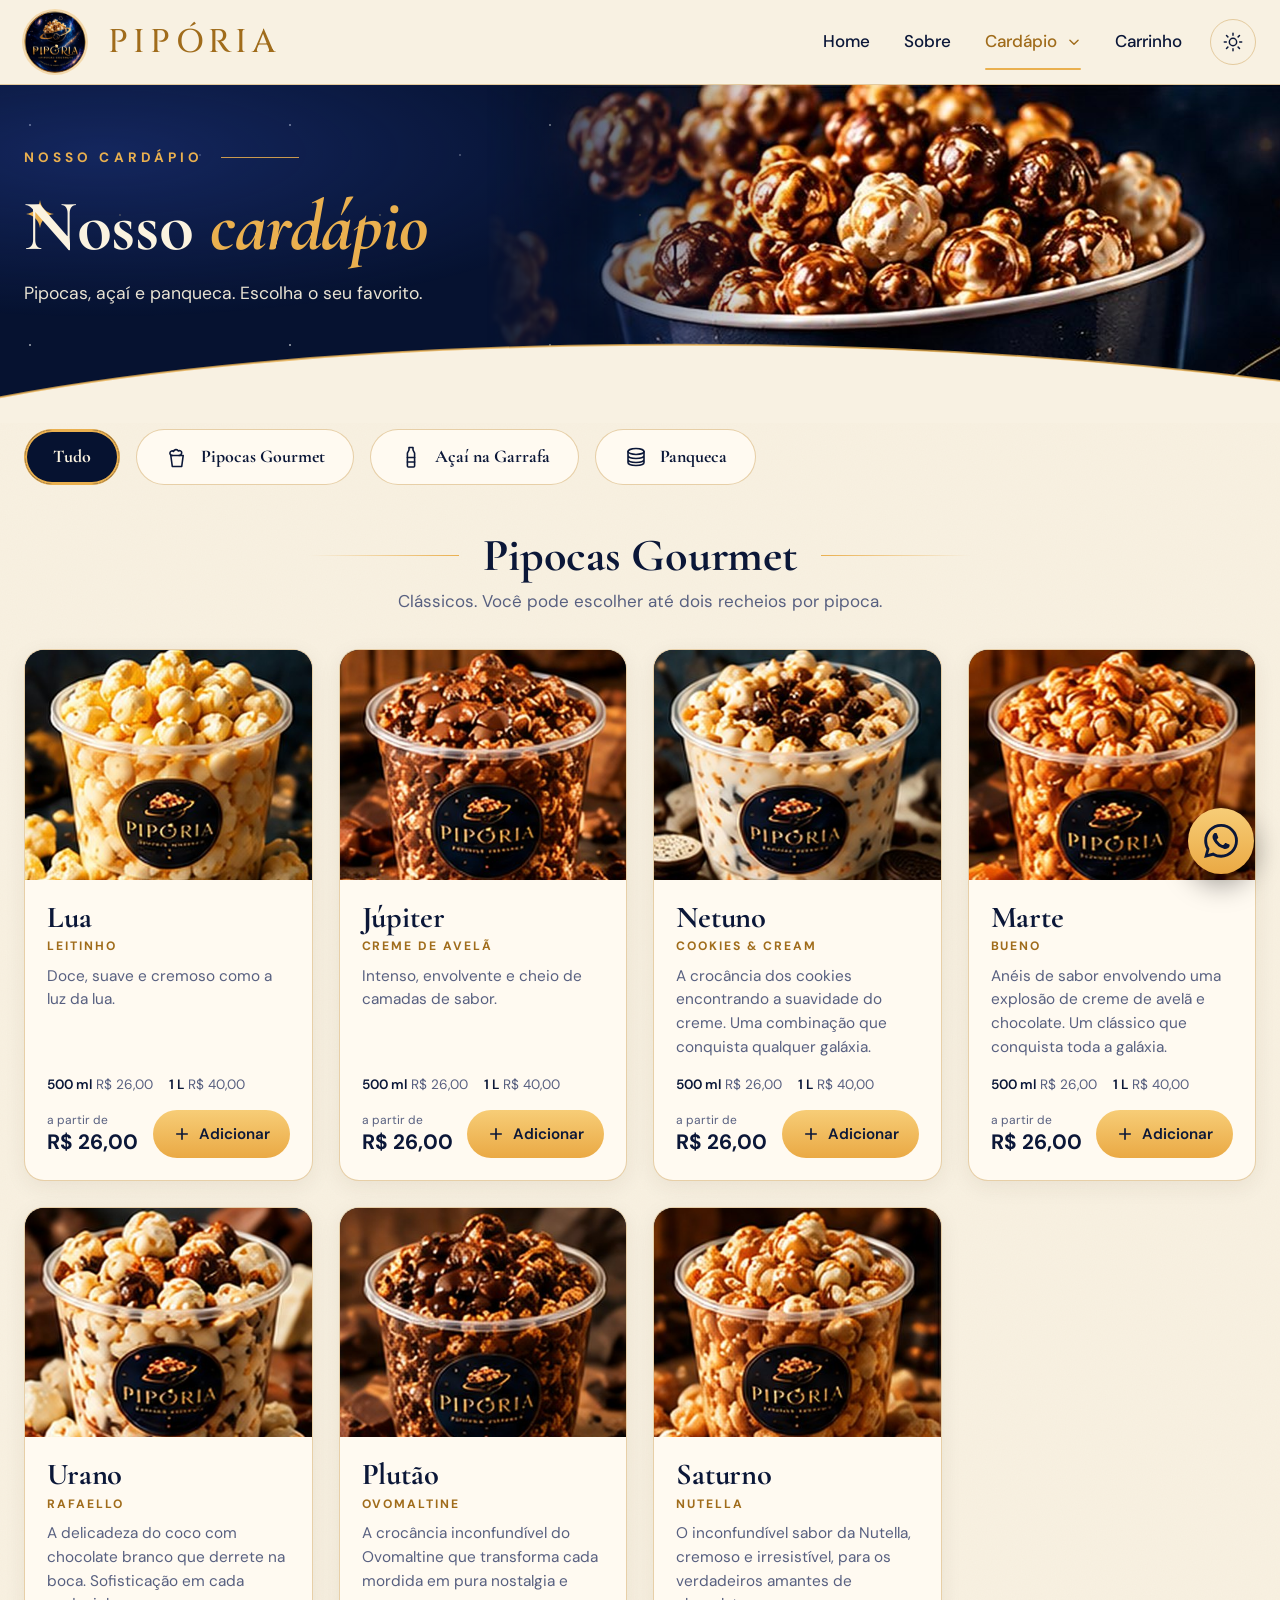
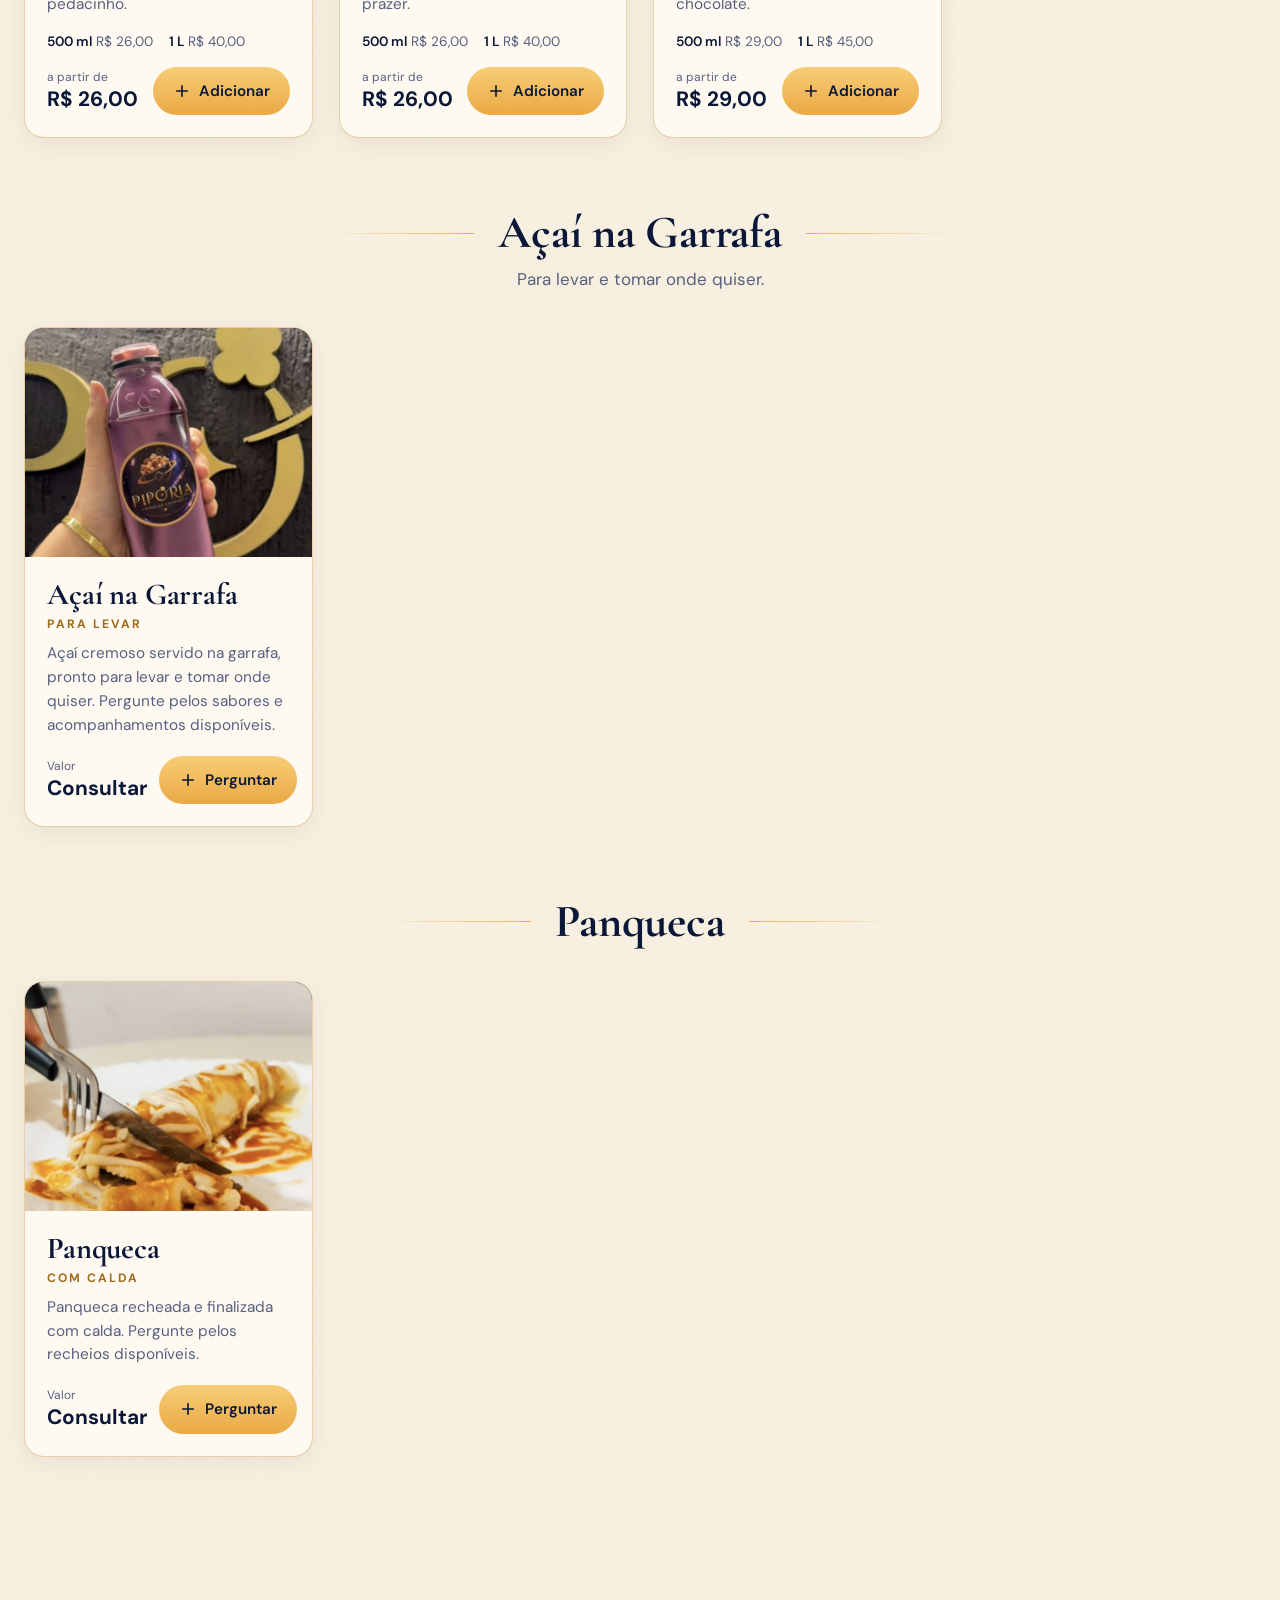
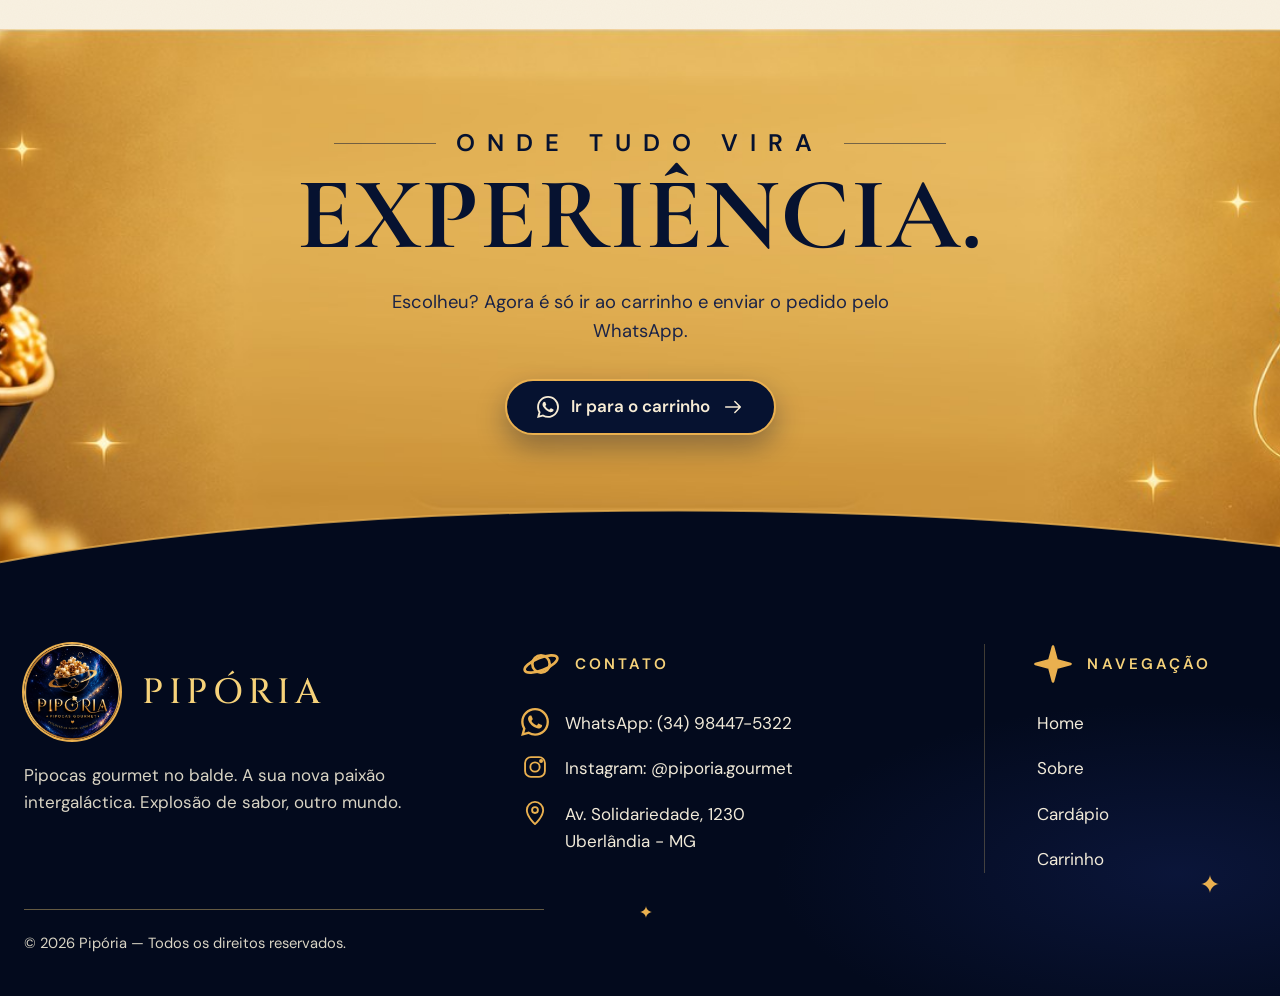
==== commit c62ab8e9: "Adiciona controle de produto esgotado por planilha (opção B) - js/estoque.js: lê CSV publicado do Go" ====
--- a/cardapio.html
+++ b/cardapio.html
@@ -58,6 +58,7 @@
   <div id="site-footer"></div>
 
   <script src="js/menu-data.js"></script>
+  <script src="js/estoque.js"></script>
   <script src="js/app.js"></script>
   <script src="js/cardapio.js"></script>
 </body>
--- a/css/style.css
+++ b/css/style.css
@@ -573,3 +573,29 @@
   .cart-line .det { font-size: .88rem; }
   .cat-title::before, .cat-title::after { display: none; }
 }
+
+/* ---------- Valores e números: fonte moderna, números alinhados ---------- */
+.total, .sum strong, .m-price strong, .cart-line .price, .qty output, .cart-count, .flavor em.pr, .hero-tag, .m-sizes {
+  font-family: var(--sans);
+  font-variant-numeric: lining-nums tabular-nums;
+  font-feature-settings: "lnum" 1, "tnum" 1;
+}
+.total { font-size: 1.85rem; font-weight: 700; letter-spacing: -.01em; }
+.sum strong { font-size: 1.85rem; font-weight: 700; letter-spacing: -.01em; }
+.m-price strong { font-size: 1.3rem; font-weight: 700; }
+h1, h2, h3, h4, .brand-name { font-variant-numeric: lining-nums; font-feature-settings: "lnum" 1; }
+
+/* ---------- Esgotado ---------- */
+.sold-tag { position: absolute; top: 12px; left: 12px; z-index: 2; padding: 7px 13px; border-radius: 999px; background: #2a0f12; color: #ffd9d2; font: 700 .76rem/1 var(--sans); letter-spacing: .06em; text-transform: uppercase; box-shadow: 0 4px 14px rgba(0, 0, 0, .35); }
+.flavor .ph { position: relative; }
+.m-card.soldout .m-media img, .flavor.soldout .ph img { filter: grayscale(.9) brightness(.82); }
+.m-add.is-off { background: transparent; border: 1.5px solid var(--line); color: var(--muted); }
+.opt.is-off input { cursor: not-allowed; }
+.opt.is-off > span { opacity: .5; cursor: not-allowed; }
+.sold-note { margin-top: 20px; padding: 14px 16px; border-radius: 14px; background: color-mix(in srgb, #d65a4a 14%, transparent); border: 1px solid color-mix(in srgb, #d65a4a 45%, transparent); font-weight: 600; line-height: 1.45; }
+.btn:disabled { opacity: .55; cursor: not-allowed; transform: none; box-shadow: none; }
+.btn-block:disabled { margin-top: 16px; }
+.sold-ask { display: inline-block; margin-top: 14px; }
+.cart-line.soldout .th img { filter: grayscale(.9) brightness(.82); }
+.sold-warn { grid-column: 2 / 4; margin: 0; color: #b3261e; font-weight: 600; font-size: .93rem; }
+:root[data-theme="dark"] .sold-warn { color: #ffb4a3; }
